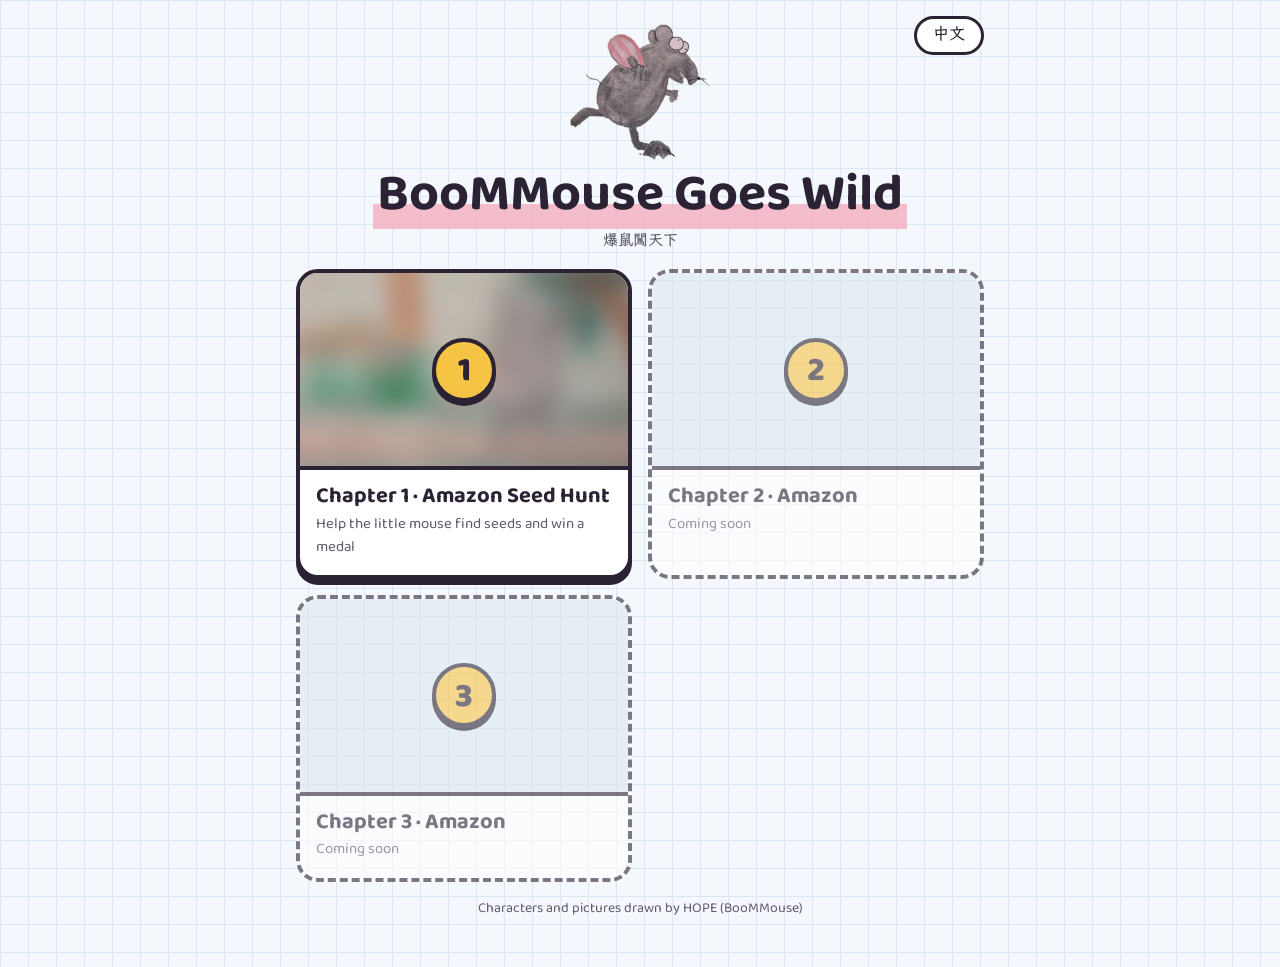
==== index.html @ 12961625 "Add files via upload 初版" ====
<!doctype html>
<html lang="zh-Hant">
<head>
<meta charset="utf-8">
<meta name="viewport" content="width=device-width, initial-scale=1, viewport-fit=cover">
<title>爆鼠闖天下</title>
<link rel="preconnect" href="https://fonts.googleapis.com">
<link rel="preconnect" href="https://fonts.gstatic.com" crossorigin>
<link rel="stylesheet" href="https://fonts.googleapis.com/css2?family=Baloo+2:wght@600;800&family=LXGW+WenKai+TC:wght@400;700&display=swap">
<style>
  /* 首頁：只列出各章節，點進去玩 */
  :root{
    --paper:#F4F8FC; --grid:#DCE6F2; --card:#FFFFFF; --ink:#2B2233; --ink-soft:#5E586B;
    --sheet:#beb8ae; --cheese:#F6C445; --seed:#F4A9BA;
    --f-hand:"LXGW WenKai TC","PingFang TC","Microsoft JhengHei","Noto Sans TC",system-ui,sans-serif;
    --f-num:"Baloo 2","LXGW WenKai TC",ui-rounded,system-ui,sans-serif;
    color-scheme:light;
  }
  :root:lang(en){ --f-hand:"Baloo 2","LXGW WenKai TC",system-ui,sans-serif; }
  *,*::before,*::after{box-sizing:border-box}
  html,body{margin:0;background:var(--paper)}
  body{
    color:var(--ink); font-family:var(--f-hand); font-size:17px; line-height:1.55; min-height:100vh;
    background-image:linear-gradient(var(--grid) 1px,transparent 1px),linear-gradient(90deg,var(--grid) 1px,transparent 1px);
    background-size:28px 28px;
  }
  main{
    max-width:720px; margin:0 auto; display:flex; flex-direction:column; gap:16px; position:relative;
    padding-block:24px 48px;
    padding-left:max(16px, env(safe-area-inset-left,0px)); padding-right:max(16px, env(safe-area-inset-right,0px));
  }
  header{display:flex;flex-direction:column;align-items:center;text-align:center;gap:4px}
  .hero{width:clamp(100px,24vw,140px);height:auto}
  h1{margin:0;font-size:clamp(34px,9vw,52px);line-height:1.2}
  h1 span{
    background:linear-gradient(transparent 62%, color-mix(in srgb,var(--seed) 75%,transparent) 62%, color-mix(in srgb,var(--seed) 75%,transparent) 92%, transparent 92%);
    padding:0 4px;
  }
  .alt{margin:0;font-family:var(--f-num);font-weight:600;font-size:15px;color:var(--ink-soft)}
  .credit{margin:0;font-size:14px;color:var(--ink-soft);text-align:center}
  .langBtn{
    position:absolute;top:16px;right:max(16px, env(safe-area-inset-right,0px));
    font:inherit;font-weight:700;font-size:16px;padding:4px 16px;border:3px solid var(--ink);border-radius:999px;
    background:var(--card);color:var(--ink);cursor:pointer;
  }
  .langBtn:focus-visible{outline:3px dashed var(--ink);outline-offset:2px}

  .chapters{display:grid;grid-template-columns:repeat(auto-fill,minmax(260px,1fr));gap:16px}
  .ch{
    display:flex;flex-direction:column;background:var(--card);color:var(--ink);text-decoration:none;
    border:4px solid var(--ink);border-radius:22px;box-shadow:0 6px 0 var(--ink);overflow:hidden;
  }
  a.ch:active{transform:translateY(3px);box-shadow:0 3px 0 var(--ink)}
  a.ch:focus-visible{outline:4px dashed var(--ink);outline-offset:4px}
  .thumb{position:relative;aspect-ratio:5/3;background:var(--sheet);border-bottom:4px solid var(--ink);overflow:hidden}
  .thumb img{display:block;width:100%;height:100%;object-fit:cover;filter:blur(10px);transform:scale(1.15);opacity:.8}
  .badge{
    position:absolute;inset:0;margin:auto;width:64px;height:64px;display:grid;place-items:center;
    border-radius:50%;background:var(--cheese);border:4px solid var(--ink);box-shadow:0 4px 0 var(--ink);
    font-family:var(--f-num);font-weight:800;font-size:34px;line-height:1;padding-top:.08em;
  }
  .info{padding:12px 16px 16px;display:flex;flex-direction:column;gap:2px}
  .info b{font-size:22px;line-height:1.3}
  .info small{font-size:15px;color:var(--ink-soft)}
  .ch.soon{opacity:.6;border-style:dashed;box-shadow:none}
  .ch.soon .thumb{background:var(--grid)}
</style>
</head>
<body>
<main>
  <button class="langBtn" id="langBtn" type="button">English</button>
  <header>
    <img class="hero" src="chapter1-amazon/assets/mouse.png" alt="">
    <h1><span data-i18n="title">爆鼠闖天下</span></h1>
    <p class="alt" data-i18n="alt">BooMMouse Goes Wild</p>
  </header>

  <!-- 新章節：複製一張卡片，改 href 和文字；還沒做好的用 div.ch.soon -->
  <section class="chapters">
    <a class="ch" href="chapter1-amazon/index.html">
      <div class="thumb"><img src="chapter1-amazon/assets/reveal.png" alt=""><span class="badge">1</span></div>
      <div class="info"><b data-i18n="ch1">第一章　亞馬遜吃瓜子</b><small data-i18n="ch1Sub">帶小老鼠吃瓜子，四關過完拿勳章</small></div>
    </a>
    <div class="ch soon" aria-disabled="true">
      <div class="thumb"><span class="badge">2</span></div>
      <div class="info"><b data-i18n="ch2">第二章　亞馬遜</b><small data-i18n="soon">即將推出</small></div>
    </div>
    <div class="ch soon" aria-disabled="true">
      <div class="thumb"><span class="badge">3</span></div>
      <div class="info"><b data-i18n="ch3">第三章　亞馬遜</b><small data-i18n="soon">即將推出</small></div>
    </div>
  </section>

  <p class="credit" data-i18n="credit">角色和圖都是 HOPE（BooMMouse）畫的</p>
</main>
<script>
(function(){
  // 和各章節共用同一個語言設定（localStorage boommouse-lang）
  const TEXT = {
    zh: { htmlLang:'zh-Hant', docTitle:'爆鼠闖天下', langBtn:'English',
      title:'爆鼠闖天下', alt:'BooMMouse Goes Wild',
      ch1:'第一章　亞馬遜吃瓜子', ch1Sub:'帶小老鼠吃瓜子，四關過完拿勳章',
      ch2:'第二章　亞馬遜', ch3:'第三章　亞馬遜', soon:'即將推出',
      credit:'角色和圖都是 HOPE（BooMMouse）畫的' },
    en: { htmlLang:'en', docTitle:'BooMMouse Goes Wild', langBtn:'中文',
      title:'BooMMouse Goes Wild', alt:'爆鼠闖天下',
      ch1:'Chapter 1 · Amazon Seed Hunt', ch1Sub:'Help the little mouse find seeds and win a medal',
      ch2:'Chapter 2 · Amazon', ch3:'Chapter 3 · Amazon', soon:'Coming soon',
      credit:'Characters and pictures drawn by HOPE (BooMMouse)' }
  };
  const store = {
    get(k){ try{ return localStorage.getItem(k); }catch(e){ return null; } },
    set(k,v){ try{ localStorage.setItem(k,v); }catch(e){} }
  };
  let lang = store.get('boommouse-lang') || 'en'; // 還沒選過語言時預設英文
  function apply(){
    const t = TEXT[lang];
    document.documentElement.lang = t.htmlLang; document.title = t.docTitle;
    document.getElementById('langBtn').textContent = t.langBtn;
    document.querySelectorAll('[data-i18n]').forEach(el => el.textContent = t[el.dataset.i18n]);
  }
  document.getElementById('langBtn').addEventListener('click', () => {
    lang = lang === 'zh' ? 'en' : 'zh'; store.set('boommouse-lang', lang); apply();
  });
  apply();
})();
</script>
</body>
</html>
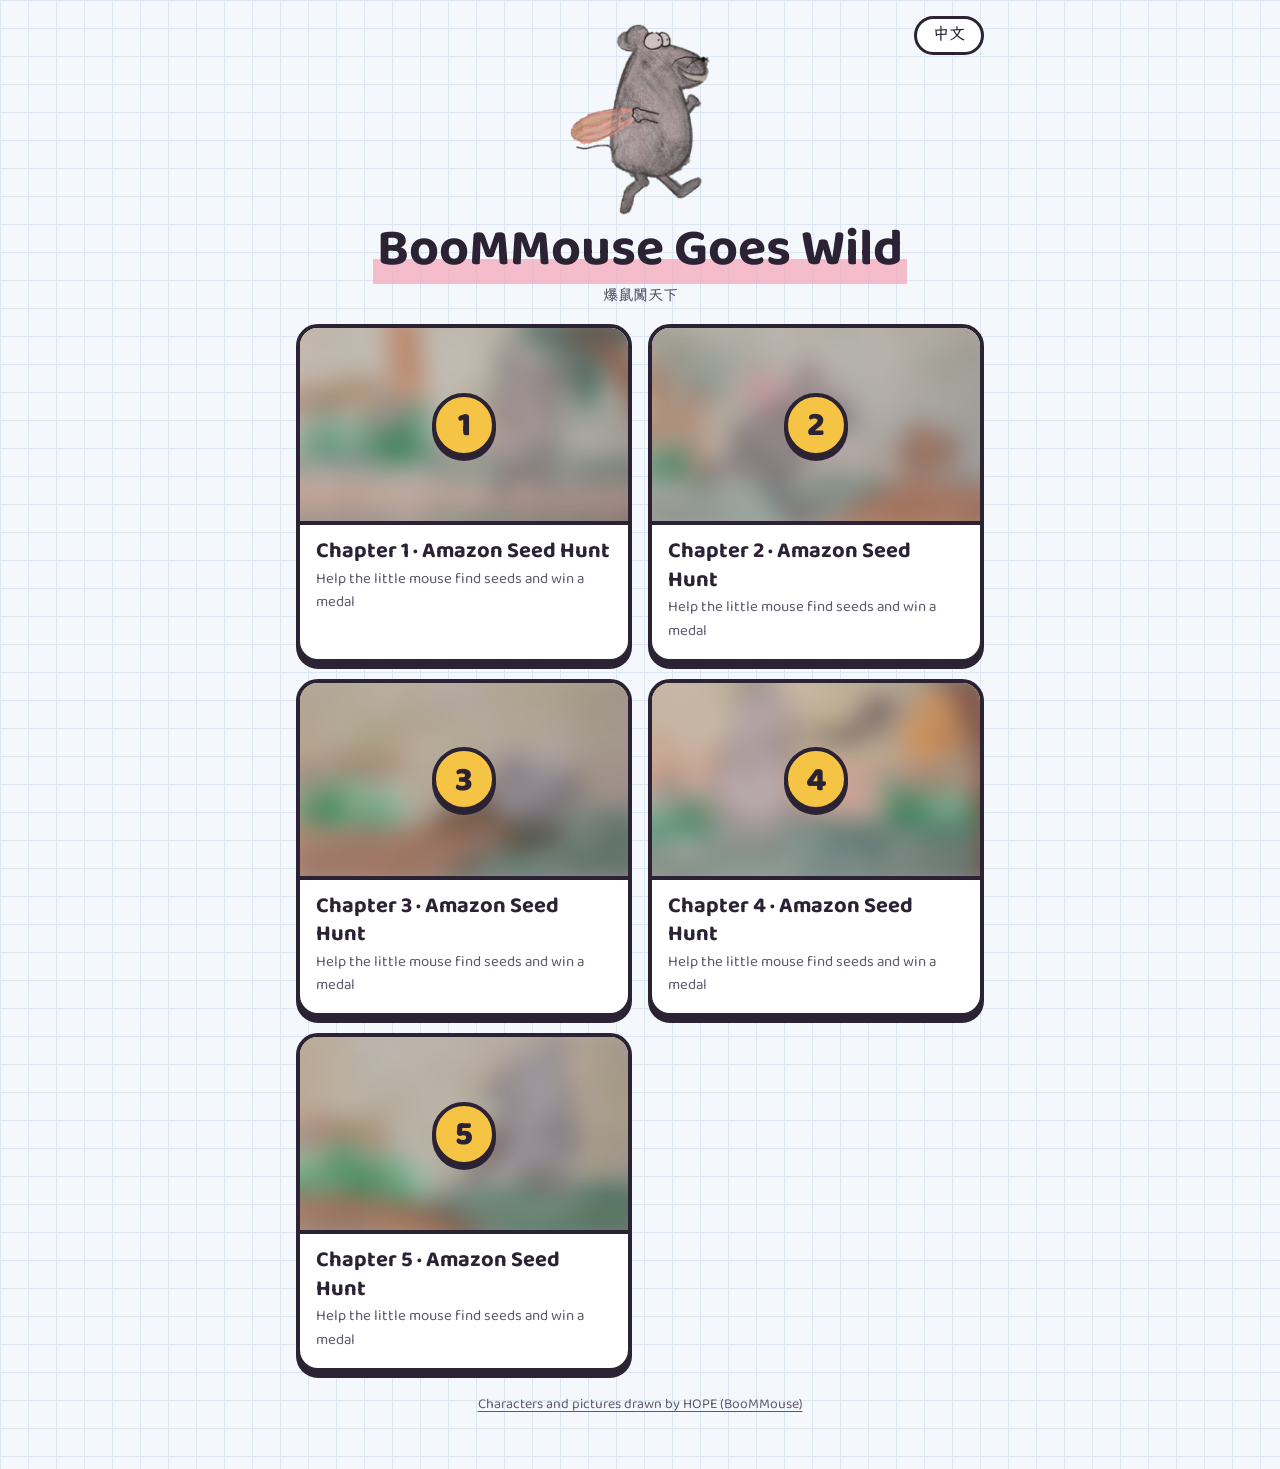
==== commit c5a4f0db: "Add files via upload 爆鼠遊戲1~5" ====
--- a/index.html
+++ b/index.html
@@ -1,129 +1,141 @@
-<!doctype html>
-<html lang="zh-Hant">
-<head>
-<meta charset="utf-8">
-<meta name="viewport" content="width=device-width, initial-scale=1, viewport-fit=cover">
-<title>爆鼠闖天下</title>
-<link rel="preconnect" href="https://fonts.googleapis.com">
-<link rel="preconnect" href="https://fonts.gstatic.com" crossorigin>
-<link rel="stylesheet" href="https://fonts.googleapis.com/css2?family=Baloo+2:wght@600;800&family=LXGW+WenKai+TC:wght@400;700&display=swap">
-<style>
-  /* 首頁：只列出各章節，點進去玩 */
-  :root{
-    --paper:#F4F8FC; --grid:#DCE6F2; --card:#FFFFFF; --ink:#2B2233; --ink-soft:#5E586B;
-    --sheet:#beb8ae; --cheese:#F6C445; --seed:#F4A9BA;
-    --f-hand:"LXGW WenKai TC","PingFang TC","Microsoft JhengHei","Noto Sans TC",system-ui,sans-serif;
-    --f-num:"Baloo 2","LXGW WenKai TC",ui-rounded,system-ui,sans-serif;
-    color-scheme:light;
-  }
-  :root:lang(en){ --f-hand:"Baloo 2","LXGW WenKai TC",system-ui,sans-serif; }
-  *,*::before,*::after{box-sizing:border-box}
-  html,body{margin:0;background:var(--paper)}
-  body{
-    color:var(--ink); font-family:var(--f-hand); font-size:17px; line-height:1.55; min-height:100vh;
-    background-image:linear-gradient(var(--grid) 1px,transparent 1px),linear-gradient(90deg,var(--grid) 1px,transparent 1px);
-    background-size:28px 28px;
-  }
-  main{
-    max-width:720px; margin:0 auto; display:flex; flex-direction:column; gap:16px; position:relative;
-    padding-block:24px 48px;
-    padding-left:max(16px, env(safe-area-inset-left,0px)); padding-right:max(16px, env(safe-area-inset-right,0px));
-  }
-  header{display:flex;flex-direction:column;align-items:center;text-align:center;gap:4px}
-  .hero{width:clamp(100px,24vw,140px);height:auto}
-  h1{margin:0;font-size:clamp(34px,9vw,52px);line-height:1.2}
-  h1 span{
-    background:linear-gradient(transparent 62%, color-mix(in srgb,var(--seed) 75%,transparent) 62%, color-mix(in srgb,var(--seed) 75%,transparent) 92%, transparent 92%);
-    padding:0 4px;
-  }
-  .alt{margin:0;font-family:var(--f-num);font-weight:600;font-size:15px;color:var(--ink-soft)}
-  .credit{margin:0;font-size:14px;color:var(--ink-soft);text-align:center}
-  .langBtn{
-    position:absolute;top:16px;right:max(16px, env(safe-area-inset-right,0px));
-    font:inherit;font-weight:700;font-size:16px;padding:4px 16px;border:3px solid var(--ink);border-radius:999px;
-    background:var(--card);color:var(--ink);cursor:pointer;
-  }
-  .langBtn:focus-visible{outline:3px dashed var(--ink);outline-offset:2px}
-
-  .chapters{display:grid;grid-template-columns:repeat(auto-fill,minmax(260px,1fr));gap:16px}
-  .ch{
-    display:flex;flex-direction:column;background:var(--card);color:var(--ink);text-decoration:none;
-    border:4px solid var(--ink);border-radius:22px;box-shadow:0 6px 0 var(--ink);overflow:hidden;
-  }
-  a.ch:active{transform:translateY(3px);box-shadow:0 3px 0 var(--ink)}
-  a.ch:focus-visible{outline:4px dashed var(--ink);outline-offset:4px}
-  .thumb{position:relative;aspect-ratio:5/3;background:var(--sheet);border-bottom:4px solid var(--ink);overflow:hidden}
-  .thumb img{display:block;width:100%;height:100%;object-fit:cover;filter:blur(10px);transform:scale(1.15);opacity:.8}
-  .badge{
-    position:absolute;inset:0;margin:auto;width:64px;height:64px;display:grid;place-items:center;
-    border-radius:50%;background:var(--cheese);border:4px solid var(--ink);box-shadow:0 4px 0 var(--ink);
-    font-family:var(--f-num);font-weight:800;font-size:34px;line-height:1;padding-top:.08em;
-  }
-  .info{padding:12px 16px 16px;display:flex;flex-direction:column;gap:2px}
-  .info b{font-size:22px;line-height:1.3}
-  .info small{font-size:15px;color:var(--ink-soft)}
-  .ch.soon{opacity:.6;border-style:dashed;box-shadow:none}
-  .ch.soon .thumb{background:var(--grid)}
-</style>
-</head>
-<body>
-<main>
-  <button class="langBtn" id="langBtn" type="button">English</button>
-  <header>
-    <img class="hero" src="chapter1-amazon/assets/mouse.png" alt="">
-    <h1><span data-i18n="title">爆鼠闖天下</span></h1>
-    <p class="alt" data-i18n="alt">BooMMouse Goes Wild</p>
-  </header>
-
-  <!-- 新章節：複製一張卡片，改 href 和文字；還沒做好的用 div.ch.soon -->
-  <section class="chapters">
-    <a class="ch" href="chapter1-amazon/index.html">
-      <div class="thumb"><img src="chapter1-amazon/assets/reveal.png" alt=""><span class="badge">1</span></div>
-      <div class="info"><b data-i18n="ch1">第一章　亞馬遜吃瓜子</b><small data-i18n="ch1Sub">帶小老鼠吃瓜子，四關過完拿勳章</small></div>
-    </a>
-    <div class="ch soon" aria-disabled="true">
-      <div class="thumb"><span class="badge">2</span></div>
-      <div class="info"><b data-i18n="ch2">第二章　亞馬遜</b><small data-i18n="soon">即將推出</small></div>
-    </div>
-    <div class="ch soon" aria-disabled="true">
-      <div class="thumb"><span class="badge">3</span></div>
-      <div class="info"><b data-i18n="ch3">第三章　亞馬遜</b><small data-i18n="soon">即將推出</small></div>
-    </div>
-  </section>
-
-  <p class="credit" data-i18n="credit">角色和圖都是 HOPE（BooMMouse）畫的</p>
-</main>
-<script>
-(function(){
-  // 和各章節共用同一個語言設定（localStorage boommouse-lang）
-  const TEXT = {
-    zh: { htmlLang:'zh-Hant', docTitle:'爆鼠闖天下', langBtn:'English',
-      title:'爆鼠闖天下', alt:'BooMMouse Goes Wild',
-      ch1:'第一章　亞馬遜吃瓜子', ch1Sub:'帶小老鼠吃瓜子，四關過完拿勳章',
-      ch2:'第二章　亞馬遜', ch3:'第三章　亞馬遜', soon:'即將推出',
-      credit:'角色和圖都是 HOPE（BooMMouse）畫的' },
-    en: { htmlLang:'en', docTitle:'BooMMouse Goes Wild', langBtn:'中文',
-      title:'BooMMouse Goes Wild', alt:'爆鼠闖天下',
-      ch1:'Chapter 1 · Amazon Seed Hunt', ch1Sub:'Help the little mouse find seeds and win a medal',
-      ch2:'Chapter 2 · Amazon', ch3:'Chapter 3 · Amazon', soon:'Coming soon',
-      credit:'Characters and pictures drawn by HOPE (BooMMouse)' }
-  };
-  const store = {
-    get(k){ try{ return localStorage.getItem(k); }catch(e){ return null; } },
-    set(k,v){ try{ localStorage.setItem(k,v); }catch(e){} }
-  };
-  let lang = store.get('boommouse-lang') || 'en'; // 還沒選過語言時預設英文
-  function apply(){
-    const t = TEXT[lang];
-    document.documentElement.lang = t.htmlLang; document.title = t.docTitle;
-    document.getElementById('langBtn').textContent = t.langBtn;
-    document.querySelectorAll('[data-i18n]').forEach(el => el.textContent = t[el.dataset.i18n]);
-  }
-  document.getElementById('langBtn').addEventListener('click', () => {
-    lang = lang === 'zh' ? 'en' : 'zh'; store.set('boommouse-lang', lang); apply();
-  });
-  apply();
-})();
-</script>
-</body>
-</html>
+<!doctype html>
+<html lang="zh-Hant">
+<head>
+<meta charset="utf-8">
+<meta name="viewport" content="width=device-width, initial-scale=1, viewport-fit=cover">
+<title>爆鼠闖天下</title>
+<link rel="preconnect" href="https://fonts.googleapis.com">
+<link rel="preconnect" href="https://fonts.gstatic.com" crossorigin>
+<link rel="stylesheet" href="https://fonts.googleapis.com/css2?family=Baloo+2:wght@600;800&family=LXGW+WenKai+TC:wght@400;700&display=swap">
+<style>
+  /* 首頁：只列出各章節，點進去玩 */
+  :root{
+    --paper:#F4F8FC; --grid:#DCE6F2; --card:#FFFFFF; --ink:#2B2233; --ink-soft:#5E586B;
+    --sheet:#beb8ae; --cheese:#F6C445; --seed:#F4A9BA;
+    --f-hand:"LXGW WenKai TC","PingFang TC","Microsoft JhengHei","Noto Sans TC",system-ui,sans-serif;
+    --f-num:"Baloo 2","LXGW WenKai TC",ui-rounded,system-ui,sans-serif;
+    color-scheme:light;
+  }
+  :root:lang(en){ --f-hand:"Baloo 2","LXGW WenKai TC",system-ui,sans-serif; }
+  *,*::before,*::after{box-sizing:border-box}
+  html,body{margin:0;background:var(--paper)}
+  body{
+    color:var(--ink); font-family:var(--f-hand); font-size:17px; line-height:1.55; min-height:100vh;
+    background-image:linear-gradient(var(--grid) 1px,transparent 1px),linear-gradient(90deg,var(--grid) 1px,transparent 1px);
+    background-size:28px 28px;
+  }
+  main{
+    max-width:720px; margin:0 auto; display:flex; flex-direction:column; gap:16px; position:relative;
+    padding-block:24px 48px;
+    padding-left:max(16px, env(safe-area-inset-left,0px)); padding-right:max(16px, env(safe-area-inset-right,0px));
+  }
+  header{display:flex;flex-direction:column;align-items:center;text-align:center;gap:4px}
+  .hero{width:clamp(100px,24vw,140px);height:auto}
+  h1{margin:0;font-size:clamp(34px,9vw,52px);line-height:1.2}
+  h1 span{
+    background:linear-gradient(transparent 62%, color-mix(in srgb,var(--seed) 75%,transparent) 62%, color-mix(in srgb,var(--seed) 75%,transparent) 92%, transparent 92%);
+    padding:0 4px;
+  }
+  .alt{margin:0;font-family:var(--f-num);font-weight:600;font-size:15px;color:var(--ink-soft)}
+  .credit{margin:0;font-size:14px;color:var(--ink-soft);text-align:center}
+  .credit a{color:inherit;text-decoration:underline;text-underline-offset:3px;display:inline-block;padding:6px 4px}
+  .credit a:focus-visible{outline:3px dashed var(--ink);outline-offset:2px}
+  .langBtn{
+    position:absolute;top:16px;right:max(16px, env(safe-area-inset-right,0px));
+    font:inherit;font-weight:700;font-size:16px;padding:4px 16px;border:3px solid var(--ink);border-radius:999px;
+    background:var(--card);color:var(--ink);cursor:pointer;
+  }
+  .langBtn:focus-visible{outline:3px dashed var(--ink);outline-offset:2px}
+
+  .chapters{display:grid;grid-template-columns:repeat(auto-fill,minmax(260px,1fr));gap:16px}
+  .ch{
+    display:flex;flex-direction:column;background:var(--card);color:var(--ink);text-decoration:none;
+    border:4px solid var(--ink);border-radius:22px;box-shadow:0 6px 0 var(--ink);overflow:hidden;
+  }
+  a.ch:active{transform:translateY(3px);box-shadow:0 3px 0 var(--ink)}
+  a.ch:focus-visible{outline:4px dashed var(--ink);outline-offset:4px}
+  .thumb{position:relative;aspect-ratio:5/3;background:var(--sheet);border-bottom:4px solid var(--ink);overflow:hidden}
+  .thumb img{display:block;width:100%;height:100%;object-fit:cover;filter:blur(10px);transform:scale(1.15);opacity:.8}
+  .badge{
+    position:absolute;inset:0;margin:auto;width:64px;height:64px;display:grid;place-items:center;
+    border-radius:50%;background:var(--cheese);border:4px solid var(--ink);box-shadow:0 4px 0 var(--ink);
+    font-family:var(--f-num);font-weight:800;font-size:34px;line-height:1;padding-top:.08em;
+  }
+  .info{padding:12px 16px 16px;display:flex;flex-direction:column;gap:2px}
+  .info b{font-size:22px;line-height:1.3}
+  .info small{font-size:15px;color:var(--ink-soft)}
+  .ch.soon{opacity:.6;border-style:dashed;box-shadow:none}
+  .ch.soon .thumb{background:var(--grid)}
+</style>
+</head>
+<body>
+<main>
+  <button class="langBtn" id="langBtn" type="button">English</button>
+  <header>
+    <img class="hero" src="chapter1-amazon/assets/mouse.png" alt="">
+    <h1><span data-i18n="title">爆鼠闖天下</span></h1>
+    <p class="alt" data-i18n="alt">BooMMouse Goes Wild</p>
+  </header>
+
+  <!-- 新章節：複製一張卡片，改 href 和文字；還沒做好的用 div.ch.soon -->
+  <section class="chapters">
+    <a class="ch" href="chapter1-amazon/index.html">
+      <div class="thumb"><img src="chapter1-amazon/assets/reveal.png" alt=""><span class="badge">1</span></div>
+      <div class="info"><b data-i18n="ch1">第一章　亞馬遜吃瓜子</b><small data-i18n="chSub">帶小老鼠吃瓜子，四關過完拿勳章</small></div>
+    </a>
+    <a class="ch" href="chapter2-amazon/index.html">
+      <div class="thumb"><img src="chapter2-amazon/assets/reveal.png" alt=""><span class="badge">2</span></div>
+      <div class="info"><b data-i18n="ch2">第二章　亞馬遜吃瓜子</b><small data-i18n="chSub">帶小老鼠吃瓜子，四關過完拿勳章</small></div>
+    </a>
+    <a class="ch" href="chapter3-amazon/index.html">
+      <div class="thumb"><img src="chapter3-amazon/assets/reveal.png" alt=""><span class="badge">3</span></div>
+      <div class="info"><b data-i18n="ch3">第三章　亞馬遜吃瓜子</b><small data-i18n="chSub">帶小老鼠吃瓜子，四關過完拿勳章</small></div>
+    </a>
+    <a class="ch" href="chapter4-amazon/index.html">
+      <div class="thumb"><img src="chapter4-amazon/assets/reveal.png" alt=""><span class="badge">4</span></div>
+      <div class="info"><b data-i18n="ch4">第四章　亞馬遜吃瓜子</b><small data-i18n="chSub">帶小老鼠吃瓜子，四關過完拿勳章</small></div>
+    </a>
+    <a class="ch" href="chapter5-amazon/index.html">
+      <div class="thumb"><img src="chapter5-amazon/assets/reveal.png" alt=""><span class="badge">5</span></div>
+      <div class="info"><b data-i18n="ch5">第五章　亞馬遜吃瓜子</b><small data-i18n="chSub">帶小老鼠吃瓜子，四關過完拿勳章</small></div>
+    </a>
+  </section>
+
+  <p class="credit"><a href="https://boommouse.com/" target="_blank" rel="noopener" data-i18n="credit">角色和圖都是 HOPE（BooMMouse）畫的</a></p>
+</main>
+<script>
+(function(){
+  // 和各章節共用同一個語言設定（localStorage boommouse-lang）
+  const TEXT = {
+    zh: { htmlLang:'zh-Hant', docTitle:'爆鼠闖天下', langBtn:'English',
+      title:'爆鼠闖天下', alt:'BooMMouse Goes Wild',
+      ch1:'第一章　亞馬遜吃瓜子', ch2:'第二章　亞馬遜吃瓜子', ch3:'第三章　亞馬遜吃瓜子',
+      ch4:'第四章　亞馬遜吃瓜子', ch5:'第五章　亞馬遜吃瓜子',
+      chSub:'帶小老鼠吃瓜子，四關過完拿勳章', soon:'即將推出',
+      credit:'角色和圖都是 HOPE（BooMMouse）畫的' },
+    en: { htmlLang:'en', docTitle:'BooMMouse Goes Wild', langBtn:'中文',
+      title:'BooMMouse Goes Wild', alt:'爆鼠闖天下',
+      ch1:'Chapter 1 · Amazon Seed Hunt', ch2:'Chapter 2 · Amazon Seed Hunt', ch3:'Chapter 3 · Amazon Seed Hunt',
+      ch4:'Chapter 4 · Amazon Seed Hunt', ch5:'Chapter 5 · Amazon Seed Hunt',
+      chSub:'Help the little mouse find seeds and win a medal', soon:'Coming soon',
+      credit:'Characters and pictures drawn by HOPE (BooMMouse)' }
+  };
+  const store = {
+    get(k){ try{ return localStorage.getItem(k); }catch(e){ return null; } },
+    set(k,v){ try{ localStorage.setItem(k,v); }catch(e){} }
+  };
+  let lang = store.get('boommouse-lang') || 'en'; // 還沒選過語言時預設英文
+  function apply(){
+    const t = TEXT[lang];
+    document.documentElement.lang = t.htmlLang; document.title = t.docTitle;
+    document.getElementById('langBtn').textContent = t.langBtn;
+    document.querySelectorAll('[data-i18n]').forEach(el => el.textContent = t[el.dataset.i18n]);
+  }
+  document.getElementById('langBtn').addEventListener('click', () => {
+    lang = lang === 'zh' ? 'en' : 'zh'; store.set('boommouse-lang', lang); apply();
+  });
+  apply();
+})();
+</script>
+</body>
+</html>
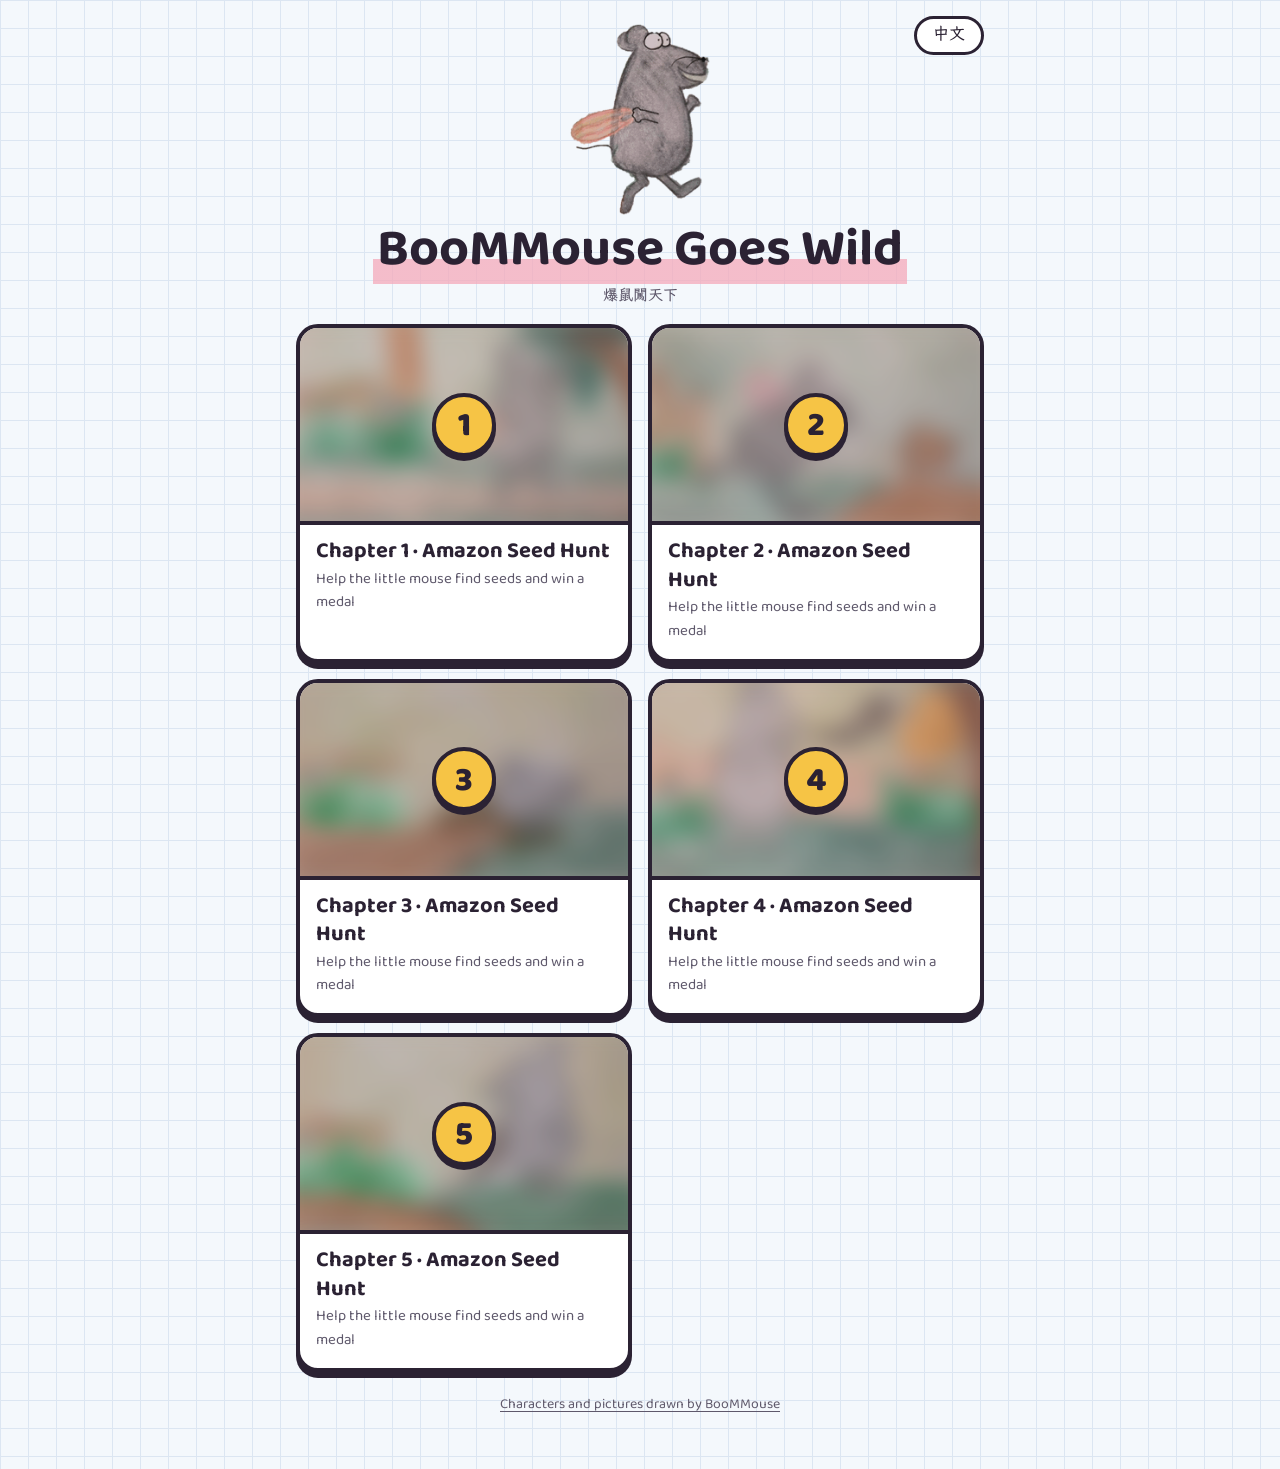
==== commit eb7c2a8f: "Add files via upload 調整名稱" ====
--- a/index.html
+++ b/index.html
@@ -1,141 +1,141 @@
-<!doctype html>
-<html lang="zh-Hant">
-<head>
-<meta charset="utf-8">
-<meta name="viewport" content="width=device-width, initial-scale=1, viewport-fit=cover">
-<title>爆鼠闖天下</title>
-<link rel="preconnect" href="https://fonts.googleapis.com">
-<link rel="preconnect" href="https://fonts.gstatic.com" crossorigin>
-<link rel="stylesheet" href="https://fonts.googleapis.com/css2?family=Baloo+2:wght@600;800&family=LXGW+WenKai+TC:wght@400;700&display=swap">
-<style>
-  /* 首頁：只列出各章節，點進去玩 */
-  :root{
-    --paper:#F4F8FC; --grid:#DCE6F2; --card:#FFFFFF; --ink:#2B2233; --ink-soft:#5E586B;
-    --sheet:#beb8ae; --cheese:#F6C445; --seed:#F4A9BA;
-    --f-hand:"LXGW WenKai TC","PingFang TC","Microsoft JhengHei","Noto Sans TC",system-ui,sans-serif;
-    --f-num:"Baloo 2","LXGW WenKai TC",ui-rounded,system-ui,sans-serif;
-    color-scheme:light;
-  }
-  :root:lang(en){ --f-hand:"Baloo 2","LXGW WenKai TC",system-ui,sans-serif; }
-  *,*::before,*::after{box-sizing:border-box}
-  html,body{margin:0;background:var(--paper)}
-  body{
-    color:var(--ink); font-family:var(--f-hand); font-size:17px; line-height:1.55; min-height:100vh;
-    background-image:linear-gradient(var(--grid) 1px,transparent 1px),linear-gradient(90deg,var(--grid) 1px,transparent 1px);
-    background-size:28px 28px;
-  }
-  main{
-    max-width:720px; margin:0 auto; display:flex; flex-direction:column; gap:16px; position:relative;
-    padding-block:24px 48px;
-    padding-left:max(16px, env(safe-area-inset-left,0px)); padding-right:max(16px, env(safe-area-inset-right,0px));
-  }
-  header{display:flex;flex-direction:column;align-items:center;text-align:center;gap:4px}
-  .hero{width:clamp(100px,24vw,140px);height:auto}
-  h1{margin:0;font-size:clamp(34px,9vw,52px);line-height:1.2}
-  h1 span{
-    background:linear-gradient(transparent 62%, color-mix(in srgb,var(--seed) 75%,transparent) 62%, color-mix(in srgb,var(--seed) 75%,transparent) 92%, transparent 92%);
-    padding:0 4px;
-  }
-  .alt{margin:0;font-family:var(--f-num);font-weight:600;font-size:15px;color:var(--ink-soft)}
-  .credit{margin:0;font-size:14px;color:var(--ink-soft);text-align:center}
-  .credit a{color:inherit;text-decoration:underline;text-underline-offset:3px;display:inline-block;padding:6px 4px}
-  .credit a:focus-visible{outline:3px dashed var(--ink);outline-offset:2px}
-  .langBtn{
-    position:absolute;top:16px;right:max(16px, env(safe-area-inset-right,0px));
-    font:inherit;font-weight:700;font-size:16px;padding:4px 16px;border:3px solid var(--ink);border-radius:999px;
-    background:var(--card);color:var(--ink);cursor:pointer;
-  }
-  .langBtn:focus-visible{outline:3px dashed var(--ink);outline-offset:2px}
-
-  .chapters{display:grid;grid-template-columns:repeat(auto-fill,minmax(260px,1fr));gap:16px}
-  .ch{
-    display:flex;flex-direction:column;background:var(--card);color:var(--ink);text-decoration:none;
-    border:4px solid var(--ink);border-radius:22px;box-shadow:0 6px 0 var(--ink);overflow:hidden;
-  }
-  a.ch:active{transform:translateY(3px);box-shadow:0 3px 0 var(--ink)}
-  a.ch:focus-visible{outline:4px dashed var(--ink);outline-offset:4px}
-  .thumb{position:relative;aspect-ratio:5/3;background:var(--sheet);border-bottom:4px solid var(--ink);overflow:hidden}
-  .thumb img{display:block;width:100%;height:100%;object-fit:cover;filter:blur(10px);transform:scale(1.15);opacity:.8}
-  .badge{
-    position:absolute;inset:0;margin:auto;width:64px;height:64px;display:grid;place-items:center;
-    border-radius:50%;background:var(--cheese);border:4px solid var(--ink);box-shadow:0 4px 0 var(--ink);
-    font-family:var(--f-num);font-weight:800;font-size:34px;line-height:1;padding-top:.08em;
-  }
-  .info{padding:12px 16px 16px;display:flex;flex-direction:column;gap:2px}
-  .info b{font-size:22px;line-height:1.3}
-  .info small{font-size:15px;color:var(--ink-soft)}
-  .ch.soon{opacity:.6;border-style:dashed;box-shadow:none}
-  .ch.soon .thumb{background:var(--grid)}
-</style>
-</head>
-<body>
-<main>
-  <button class="langBtn" id="langBtn" type="button">English</button>
-  <header>
-    <img class="hero" src="chapter1-amazon/assets/mouse.png" alt="">
-    <h1><span data-i18n="title">爆鼠闖天下</span></h1>
-    <p class="alt" data-i18n="alt">BooMMouse Goes Wild</p>
-  </header>
-
-  <!-- 新章節：複製一張卡片，改 href 和文字；還沒做好的用 div.ch.soon -->
-  <section class="chapters">
-    <a class="ch" href="chapter1-amazon/index.html">
-      <div class="thumb"><img src="chapter1-amazon/assets/reveal.png" alt=""><span class="badge">1</span></div>
-      <div class="info"><b data-i18n="ch1">第一章　亞馬遜吃瓜子</b><small data-i18n="chSub">帶小老鼠吃瓜子，四關過完拿勳章</small></div>
-    </a>
-    <a class="ch" href="chapter2-amazon/index.html">
-      <div class="thumb"><img src="chapter2-amazon/assets/reveal.png" alt=""><span class="badge">2</span></div>
-      <div class="info"><b data-i18n="ch2">第二章　亞馬遜吃瓜子</b><small data-i18n="chSub">帶小老鼠吃瓜子，四關過完拿勳章</small></div>
-    </a>
-    <a class="ch" href="chapter3-amazon/index.html">
-      <div class="thumb"><img src="chapter3-amazon/assets/reveal.png" alt=""><span class="badge">3</span></div>
-      <div class="info"><b data-i18n="ch3">第三章　亞馬遜吃瓜子</b><small data-i18n="chSub">帶小老鼠吃瓜子，四關過完拿勳章</small></div>
-    </a>
-    <a class="ch" href="chapter4-amazon/index.html">
-      <div class="thumb"><img src="chapter4-amazon/assets/reveal.png" alt=""><span class="badge">4</span></div>
-      <div class="info"><b data-i18n="ch4">第四章　亞馬遜吃瓜子</b><small data-i18n="chSub">帶小老鼠吃瓜子，四關過完拿勳章</small></div>
-    </a>
-    <a class="ch" href="chapter5-amazon/index.html">
-      <div class="thumb"><img src="chapter5-amazon/assets/reveal.png" alt=""><span class="badge">5</span></div>
-      <div class="info"><b data-i18n="ch5">第五章　亞馬遜吃瓜子</b><small data-i18n="chSub">帶小老鼠吃瓜子，四關過完拿勳章</small></div>
-    </a>
-  </section>
-
-  <p class="credit"><a href="https://boommouse.com/" target="_blank" rel="noopener" data-i18n="credit">角色和圖都是 HOPE（BooMMouse）畫的</a></p>
-</main>
-<script>
-(function(){
-  // 和各章節共用同一個語言設定（localStorage boommouse-lang）
-  const TEXT = {
-    zh: { htmlLang:'zh-Hant', docTitle:'爆鼠闖天下', langBtn:'English',
-      title:'爆鼠闖天下', alt:'BooMMouse Goes Wild',
-      ch1:'第一章　亞馬遜吃瓜子', ch2:'第二章　亞馬遜吃瓜子', ch3:'第三章　亞馬遜吃瓜子',
-      ch4:'第四章　亞馬遜吃瓜子', ch5:'第五章　亞馬遜吃瓜子',
-      chSub:'帶小老鼠吃瓜子，四關過完拿勳章', soon:'即將推出',
-      credit:'角色和圖都是 HOPE（BooMMouse）畫的' },
-    en: { htmlLang:'en', docTitle:'BooMMouse Goes Wild', langBtn:'中文',
-      title:'BooMMouse Goes Wild', alt:'爆鼠闖天下',
-      ch1:'Chapter 1 · Amazon Seed Hunt', ch2:'Chapter 2 · Amazon Seed Hunt', ch3:'Chapter 3 · Amazon Seed Hunt',
-      ch4:'Chapter 4 · Amazon Seed Hunt', ch5:'Chapter 5 · Amazon Seed Hunt',
-      chSub:'Help the little mouse find seeds and win a medal', soon:'Coming soon',
-      credit:'Characters and pictures drawn by HOPE (BooMMouse)' }
-  };
-  const store = {
-    get(k){ try{ return localStorage.getItem(k); }catch(e){ return null; } },
-    set(k,v){ try{ localStorage.setItem(k,v); }catch(e){} }
-  };
-  let lang = store.get('boommouse-lang') || 'en'; // 還沒選過語言時預設英文
-  function apply(){
-    const t = TEXT[lang];
-    document.documentElement.lang = t.htmlLang; document.title = t.docTitle;
-    document.getElementById('langBtn').textContent = t.langBtn;
-    document.querySelectorAll('[data-i18n]').forEach(el => el.textContent = t[el.dataset.i18n]);
-  }
-  document.getElementById('langBtn').addEventListener('click', () => {
-    lang = lang === 'zh' ? 'en' : 'zh'; store.set('boommouse-lang', lang); apply();
-  });
-  apply();
-})();
-</script>
-</body>
-</html>
+<!doctype html>
+<html lang="zh-Hant">
+<head>
+<meta charset="utf-8">
+<meta name="viewport" content="width=device-width, initial-scale=1, viewport-fit=cover">
+<title>爆鼠闖天下</title>
+<link rel="preconnect" href="https://fonts.googleapis.com">
+<link rel="preconnect" href="https://fonts.gstatic.com" crossorigin>
+<link rel="stylesheet" href="https://fonts.googleapis.com/css2?family=Baloo+2:wght@600;800&family=LXGW+WenKai+TC:wght@400;700&display=swap">
+<style>
+  /* 首頁：只列出各章節，點進去玩 */
+  :root{
+    --paper:#F4F8FC; --grid:#DCE6F2; --card:#FFFFFF; --ink:#2B2233; --ink-soft:#5E586B;
+    --sheet:#beb8ae; --cheese:#F6C445; --seed:#F4A9BA;
+    --f-hand:"LXGW WenKai TC","PingFang TC","Microsoft JhengHei","Noto Sans TC",system-ui,sans-serif;
+    --f-num:"Baloo 2","LXGW WenKai TC",ui-rounded,system-ui,sans-serif;
+    color-scheme:light;
+  }
+  :root:lang(en){ --f-hand:"Baloo 2","LXGW WenKai TC",system-ui,sans-serif; }
+  *,*::before,*::after{box-sizing:border-box}
+  html,body{margin:0;background:var(--paper)}
+  body{
+    color:var(--ink); font-family:var(--f-hand); font-size:17px; line-height:1.55; min-height:100vh;
+    background-image:linear-gradient(var(--grid) 1px,transparent 1px),linear-gradient(90deg,var(--grid) 1px,transparent 1px);
+    background-size:28px 28px;
+  }
+  main{
+    max-width:720px; margin:0 auto; display:flex; flex-direction:column; gap:16px; position:relative;
+    padding-block:24px 48px;
+    padding-left:max(16px, env(safe-area-inset-left,0px)); padding-right:max(16px, env(safe-area-inset-right,0px));
+  }
+  header{display:flex;flex-direction:column;align-items:center;text-align:center;gap:4px}
+  .hero{width:clamp(100px,24vw,140px);height:auto}
+  h1{margin:0;font-size:clamp(34px,9vw,52px);line-height:1.2}
+  h1 span{
+    background:linear-gradient(transparent 62%, color-mix(in srgb,var(--seed) 75%,transparent) 62%, color-mix(in srgb,var(--seed) 75%,transparent) 92%, transparent 92%);
+    padding:0 4px;
+  }
+  .alt{margin:0;font-family:var(--f-num);font-weight:600;font-size:15px;color:var(--ink-soft)}
+  .credit{margin:0;font-size:14px;color:var(--ink-soft);text-align:center}
+  .credit a{color:inherit;text-decoration:underline;text-underline-offset:3px;display:inline-block;padding:6px 4px}
+  .credit a:focus-visible{outline:3px dashed var(--ink);outline-offset:2px}
+  .langBtn{
+    position:absolute;top:16px;right:max(16px, env(safe-area-inset-right,0px));
+    font:inherit;font-weight:700;font-size:16px;padding:4px 16px;border:3px solid var(--ink);border-radius:999px;
+    background:var(--card);color:var(--ink);cursor:pointer;
+  }
+  .langBtn:focus-visible{outline:3px dashed var(--ink);outline-offset:2px}
+
+  .chapters{display:grid;grid-template-columns:repeat(auto-fill,minmax(260px,1fr));gap:16px}
+  .ch{
+    display:flex;flex-direction:column;background:var(--card);color:var(--ink);text-decoration:none;
+    border:4px solid var(--ink);border-radius:22px;box-shadow:0 6px 0 var(--ink);overflow:hidden;
+  }
+  a.ch:active{transform:translateY(3px);box-shadow:0 3px 0 var(--ink)}
+  a.ch:focus-visible{outline:4px dashed var(--ink);outline-offset:4px}
+  .thumb{position:relative;aspect-ratio:5/3;background:var(--sheet);border-bottom:4px solid var(--ink);overflow:hidden}
+  .thumb img{display:block;width:100%;height:100%;object-fit:cover;filter:blur(10px);transform:scale(1.15);opacity:.8}
+  .badge{
+    position:absolute;inset:0;margin:auto;width:64px;height:64px;display:grid;place-items:center;
+    border-radius:50%;background:var(--cheese);border:4px solid var(--ink);box-shadow:0 4px 0 var(--ink);
+    font-family:var(--f-num);font-weight:800;font-size:34px;line-height:1;padding-top:.08em;
+  }
+  .info{padding:12px 16px 16px;display:flex;flex-direction:column;gap:2px}
+  .info b{font-size:22px;line-height:1.3}
+  .info small{font-size:15px;color:var(--ink-soft)}
+  .ch.soon{opacity:.6;border-style:dashed;box-shadow:none}
+  .ch.soon .thumb{background:var(--grid)}
+</style>
+</head>
+<body>
+<main>
+  <button class="langBtn" id="langBtn" type="button">English</button>
+  <header>
+    <img class="hero" src="chapter1-amazon/assets/mouse.png?v=00ee7076" alt="">
+    <h1><span data-i18n="title">爆鼠闖天下</span></h1>
+    <p class="alt" data-i18n="alt">BooMMouse Goes Wild</p>
+  </header>
+
+  <!-- 新章節：複製一張卡片，改 href 和文字；還沒做好的用 div.ch.soon -->
+  <section class="chapters">
+    <a class="ch" href="chapter1-amazon/index.html">
+      <div class="thumb"><img src="chapter1-amazon/assets/reveal.png?v=168866e9" alt=""><span class="badge">1</span></div>
+      <div class="info"><b data-i18n="ch1">第一章　亞馬遜吃瓜子</b><small data-i18n="chSub">帶小老鼠吃瓜子，四關過完拿勳章</small></div>
+    </a>
+    <a class="ch" href="chapter2-amazon/index.html">
+      <div class="thumb"><img src="chapter2-amazon/assets/reveal.png?v=fc1c5375" alt=""><span class="badge">2</span></div>
+      <div class="info"><b data-i18n="ch2">第二章　亞馬遜吃瓜子</b><small data-i18n="chSub">帶小老鼠吃瓜子，四關過完拿勳章</small></div>
+    </a>
+    <a class="ch" href="chapter3-amazon/index.html">
+      <div class="thumb"><img src="chapter3-amazon/assets/reveal.png?v=168d3d4b" alt=""><span class="badge">3</span></div>
+      <div class="info"><b data-i18n="ch3">第三章　亞馬遜吃瓜子</b><small data-i18n="chSub">帶小老鼠吃瓜子，四關過完拿勳章</small></div>
+    </a>
+    <a class="ch" href="chapter4-amazon/index.html">
+      <div class="thumb"><img src="chapter4-amazon/assets/reveal.png?v=08d8a5ff" alt=""><span class="badge">4</span></div>
+      <div class="info"><b data-i18n="ch4">第四章　亞馬遜吃瓜子</b><small data-i18n="chSub">帶小老鼠吃瓜子，四關過完拿勳章</small></div>
+    </a>
+    <a class="ch" href="chapter5-amazon/index.html">
+      <div class="thumb"><img src="chapter5-amazon/assets/reveal.png?v=6afbbf56" alt=""><span class="badge">5</span></div>
+      <div class="info"><b data-i18n="ch5">第五章　亞馬遜吃瓜子</b><small data-i18n="chSub">帶小老鼠吃瓜子，四關過完拿勳章</small></div>
+    </a>
+  </section>
+
+  <p class="credit"><a href="https://boommouse.com/" target="_blank" rel="noopener" data-i18n="credit">角色和圖都是 BooMMouse 畫的</a></p>
+</main>
+<script>
+(function(){
+  // 和各章節共用同一個語言設定（localStorage boommouse-lang）
+  const TEXT = {
+    zh: { htmlLang:'zh-Hant', docTitle:'爆鼠闖天下', langBtn:'English',
+      title:'爆鼠闖天下', alt:'BooMMouse Goes Wild',
+      ch1:'第一章　亞馬遜吃瓜子', ch2:'第二章　亞馬遜吃瓜子', ch3:'第三章　亞馬遜吃瓜子',
+      ch4:'第四章　亞馬遜吃瓜子', ch5:'第五章　亞馬遜吃瓜子',
+      chSub:'帶小老鼠吃瓜子，四關過完拿勳章', soon:'即將推出',
+      credit:'角色和圖都是 BooMMouse 畫的' },
+    en: { htmlLang:'en', docTitle:'BooMMouse Goes Wild', langBtn:'中文',
+      title:'BooMMouse Goes Wild', alt:'爆鼠闖天下',
+      ch1:'Chapter 1 · Amazon Seed Hunt', ch2:'Chapter 2 · Amazon Seed Hunt', ch3:'Chapter 3 · Amazon Seed Hunt',
+      ch4:'Chapter 4 · Amazon Seed Hunt', ch5:'Chapter 5 · Amazon Seed Hunt',
+      chSub:'Help the little mouse find seeds and win a medal', soon:'Coming soon',
+      credit:'Characters and pictures drawn by BooMMouse' }
+  };
+  const store = {
+    get(k){ try{ return localStorage.getItem(k); }catch(e){ return null; } },
+    set(k,v){ try{ localStorage.setItem(k,v); }catch(e){} }
+  };
+  let lang = store.get('boommouse-lang') || 'en'; // 還沒選過語言時預設英文
+  function apply(){
+    const t = TEXT[lang];
+    document.documentElement.lang = t.htmlLang; document.title = t.docTitle;
+    document.getElementById('langBtn').textContent = t.langBtn;
+    document.querySelectorAll('[data-i18n]').forEach(el => el.textContent = t[el.dataset.i18n]);
+  }
+  document.getElementById('langBtn').addEventListener('click', () => {
+    lang = lang === 'zh' ? 'en' : 'zh'; store.set('boommouse-lang', lang); apply();
+  });
+  apply();
+})();
+</script>
+</body>
+</html>
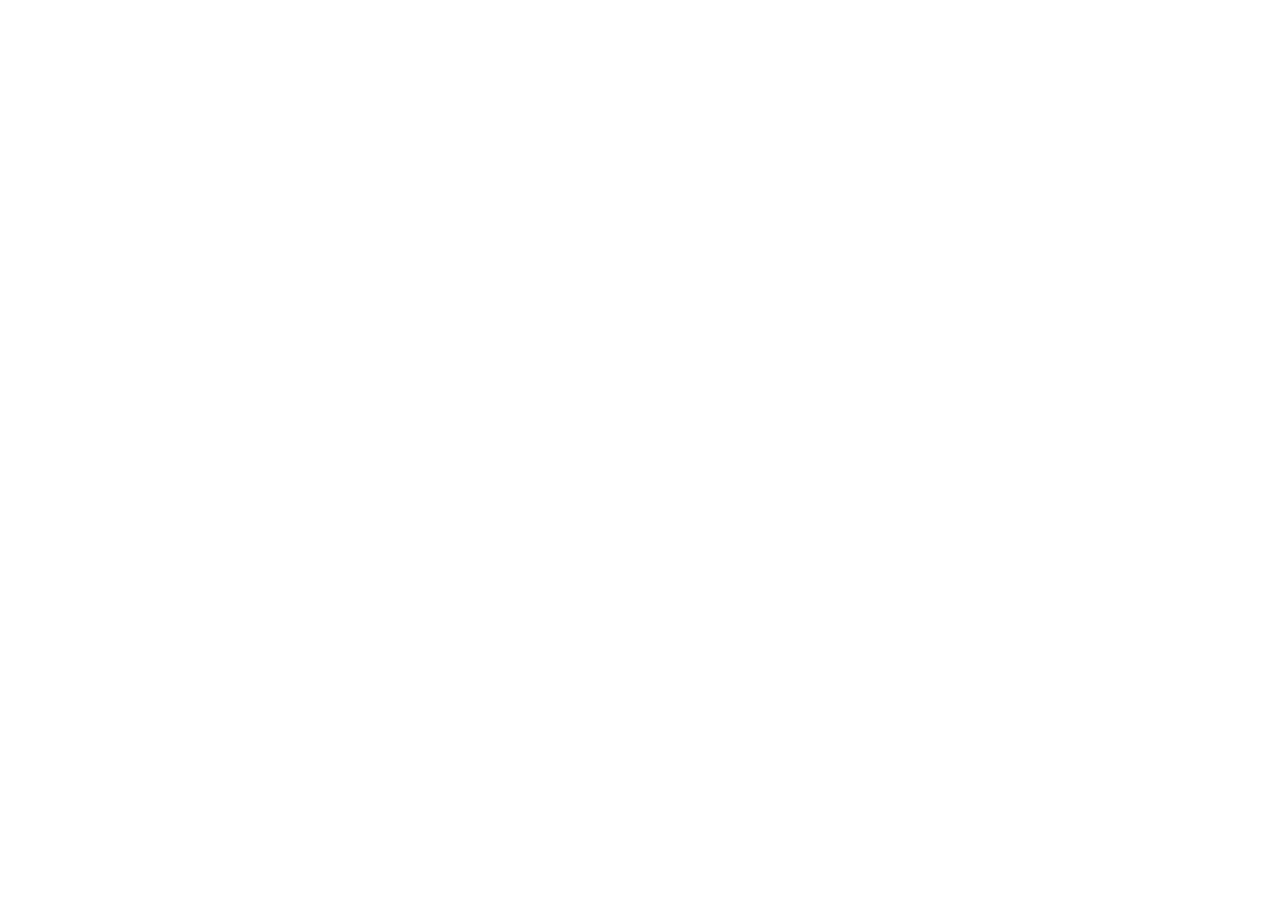
==== commit 03c3eafc: "website move add redirect" ====
--- a/index.html
+++ b/index.html
@@ -4,6 +4,16 @@
 <meta charset="utf-8">
 <meta name="viewport" content="width=device-width, initial-scale=1, viewport-fit=cover">
 <title>爆鼠闖天下</title>
+<script>
+  // 網站搬家：從舊網址打開時，轉到新網址。本機（file://、localhost）和新網址本身不轉，避免無限轉址。
+  (function(){
+    var NEW_URL = 'https://sck2100.github.io/mice-starter/';
+    var h = location.hostname;
+    if (location.protocol.indexOf('http') !== 0 || h === 'localhost' || h === '127.0.0.1') return;
+    if ((location.origin + location.pathname).indexOf(NEW_URL) === 0) return;
+    location.replace(NEW_URL);
+  })();
+</script>
 <link rel="preconnect" href="https://fonts.googleapis.com">
 <link rel="preconnect" href="https://fonts.gstatic.com" crossorigin>
 <link rel="stylesheet" href="https://fonts.googleapis.com/css2?family=Baloo+2:wght@600;800&family=LXGW+WenKai+TC:wght@400;700&display=swap">
